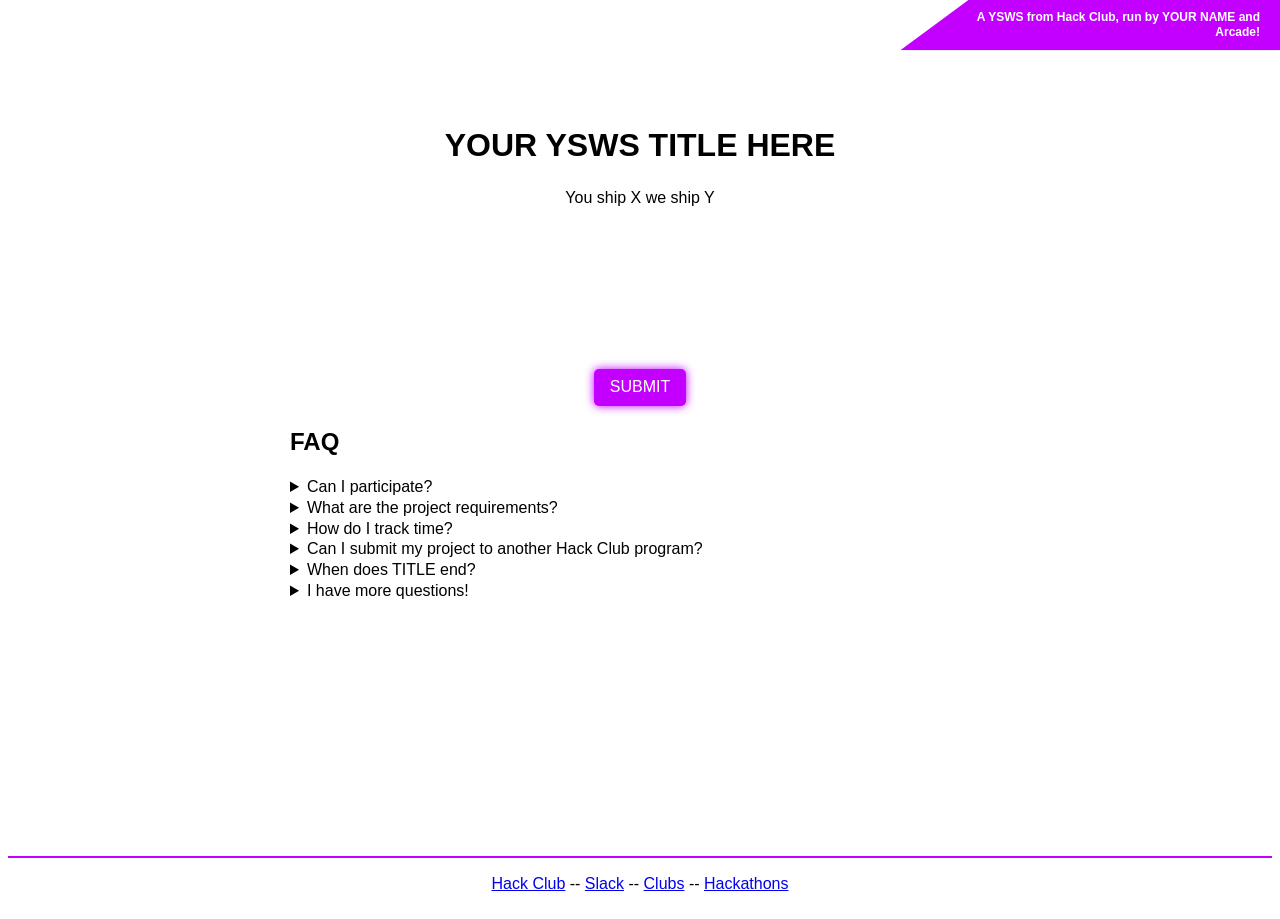
==== index.html @ 36438e31 "Initial commit" ====
<!DOCTYPE html>
<html lang="en">

<head>
    <meta charset="UTF-8">
    <meta name="viewport" content="width=device-width, initial-scale=1.0">
    <title>YOUR YSWS TITLE HERE</title>
    <link rel="stylesheet" href="assets/style.css">
    <script src="assets/smol.js" defer></script>
</head>

<body>
    <header>
        A YSWS from Hack Club, run by YOUR NAME and Arcade!
    </header>

    <main>
        <h1>YOUR YSWS TITLE HERE</h1>
        <p id="callout">You ship X we ship Y</p>

        <!-- Add some fun content here! Go code your heart out! -->

        <section id="submit">
            <a id="submit-button" href="#">SUBMIT</a>
        </section>

        <section id="FAQ">
            <h2>FAQ</h2>
            <details>
                <summary>Can I participate?</summary>
                <p>Anyone 18 or younger can participate!</p>
            </details>
            <details>
                <summary>What are the project requirements?</summary>
                <p>Your project should:</p>
                <ul>
                    <li>WHAT DO YOU SHIP?</li>
                    <li>be open source</li>
                    <li>have a README.md</li>
                    <li>work out of the box (no compiling locally!)</li>
                </ul>
            </details>
            <details>
                <summary>How do I track time?</summary>
                <p>Use <a href="https://hackatime.hackclub.com">Hackatime</a> with any text
                    editor of your choice.</p>
            </details>
            <details>
                <summary>Can I submit my project to another Hack Club program?</summary>
                <p>Double-dipping isn't allowed, sorry!</p>
            </details>
            <details>
                <summary>When does TITLE end?</summary>
                <p>TITLE runs from START DATE, to END DATE.</p>
            </details>
            <details>
                <summary>I have more questions!</summary>
                <p>Ask a question in <code>#ADD-CHANNEL-NAME</code>, or send a DM to either @YOUR-USERNAME or @Arcade W.
                    on Hack Club Slack.</p>
            </details>
        </section>
    </main>
    <footer>
        <nav><a href="https://hackclub.com">Hack Club</a> -- <a href="https://hackclub.com/slack">Slack</a> -- <a
                href="https://hackclub.com/clubs/">Clubs</a> -- <a
                href="https://hackathons.hackclub.com/">Hackathons</a></nav>
    </footer>
</body>

</html>
---- assets/style.css ----
:root {
    --background: #fff;
    --text-color: #000;
    --accent-color: #c300ff;
}

body {
    background-color: var(--background);
    color: var(--text-color);
    font-family: Arial, sans-serif;
    line-height: 1.3;
}

/* Diagonal banner tag in the top-right corner, cut with clip-path
   (avoids the overflow:hidden + transform clipping bug on fixed elements) */
header {
    position: fixed;
    top: 0;
    right: 0;
    max-width: 320px;
    padding: 0.6rem 1.25rem 0.6rem 2.5rem;
    background-color: var(--accent-color);
    color: white;
    font-size: 0.75rem;
    font-weight: bold;
    line-height: 1.3;
    text-align: right;
    clip-path: polygon(18% 0%, 100% 0%, 100% 100%, 0% 100%);
    box-shadow: 0 2px 8px rgba(0, 0, 0, 0.25);
    z-index: 1000;
}

@media (max-width: 600px) {
    header {
        max-width: 220px;
        padding: 0.5rem 0.9rem 0.5rem 1.6rem;
        font-size: 0.62rem;
        clip-path: polygon(14% 0%, 100% 0%, 100% 100%, 0% 100%);
    }

    main {
        padding-top: 5rem;
    }
}

@media (max-width: 400px) {
    /* the diagonal cut gets too cramped for the full sentence,
       so fall back to a plain top bar */
    header {
        position: static;
        max-width: none;
        padding: 0.5rem 0.75rem;
        font-size: 0.7rem;
        text-align: center;
        clip-path: none;
        box-shadow: none;
    }

    /* header is back in normal flow here, so no need to clear it */
    main {
        padding-top: 0;
    }
}

main {
    max-width: 700px;
    margin: 0 auto;
    min-height: 80dvh;
    /* clear the fixed diagonal banner in the top-right corner */
    padding-top: 6rem;
}

main h1 {
    text-align: center;
}

main #callout {
    text-align: center;
}

main #submit {
    /* align button within to center */
    display: flex;
    justify-content: center;
    margin-top: 10rem;
}

main #submit-button {
    background-color: var(--accent-color);
    color: white;
    padding: 0.5rem 1rem;
    text-decoration: none;
    border-radius: 5px;
    filter: drop-shadow(0 0 5px var(--accent-color));
}

main #submit-button:hover {
    filter: drop-shadow(0 0 2px var(--accent-color));
    transition: filter 0.1s ease-in-out;
}

footer {
    text-align: center;
    margin-top: 2rem;
    /* land at end of page, or bottom of viewport */
    height: 100%;
    border-top: 2px solid var(--accent-color);
    padding: 1rem;
}
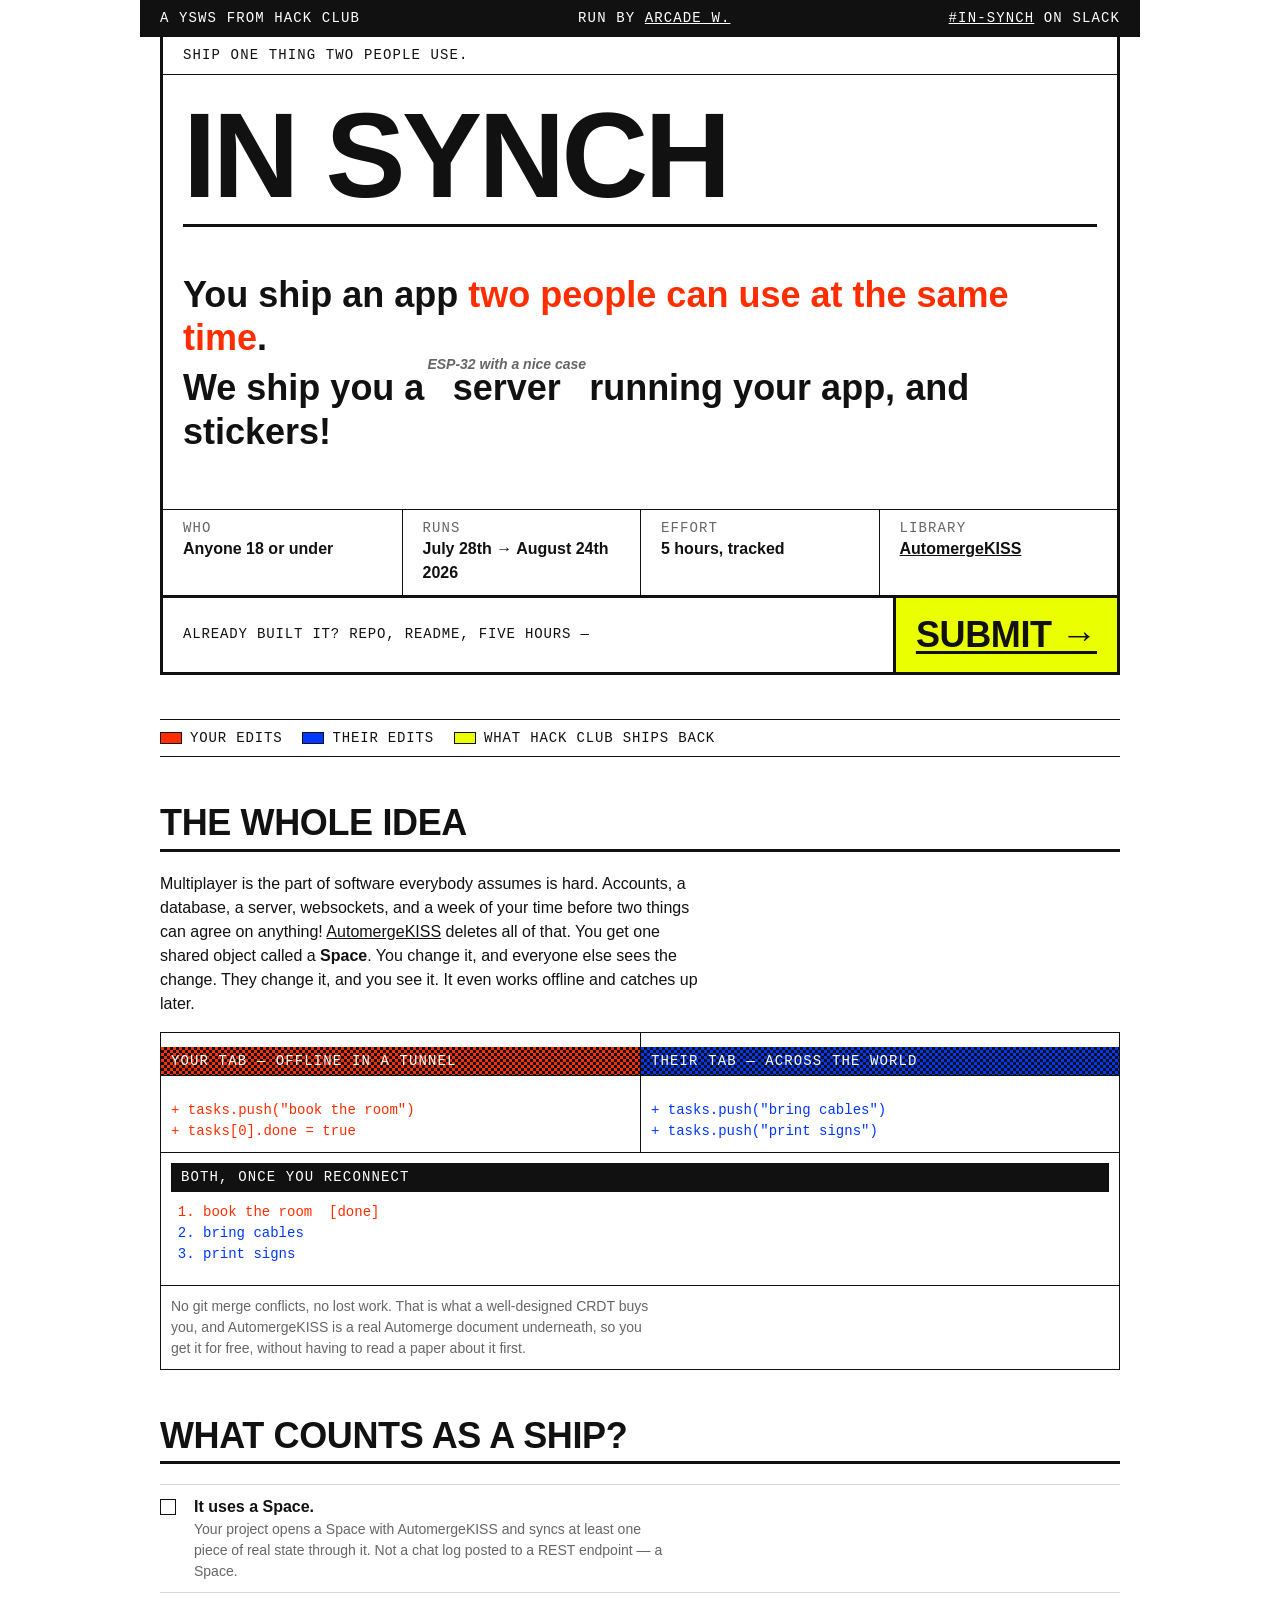
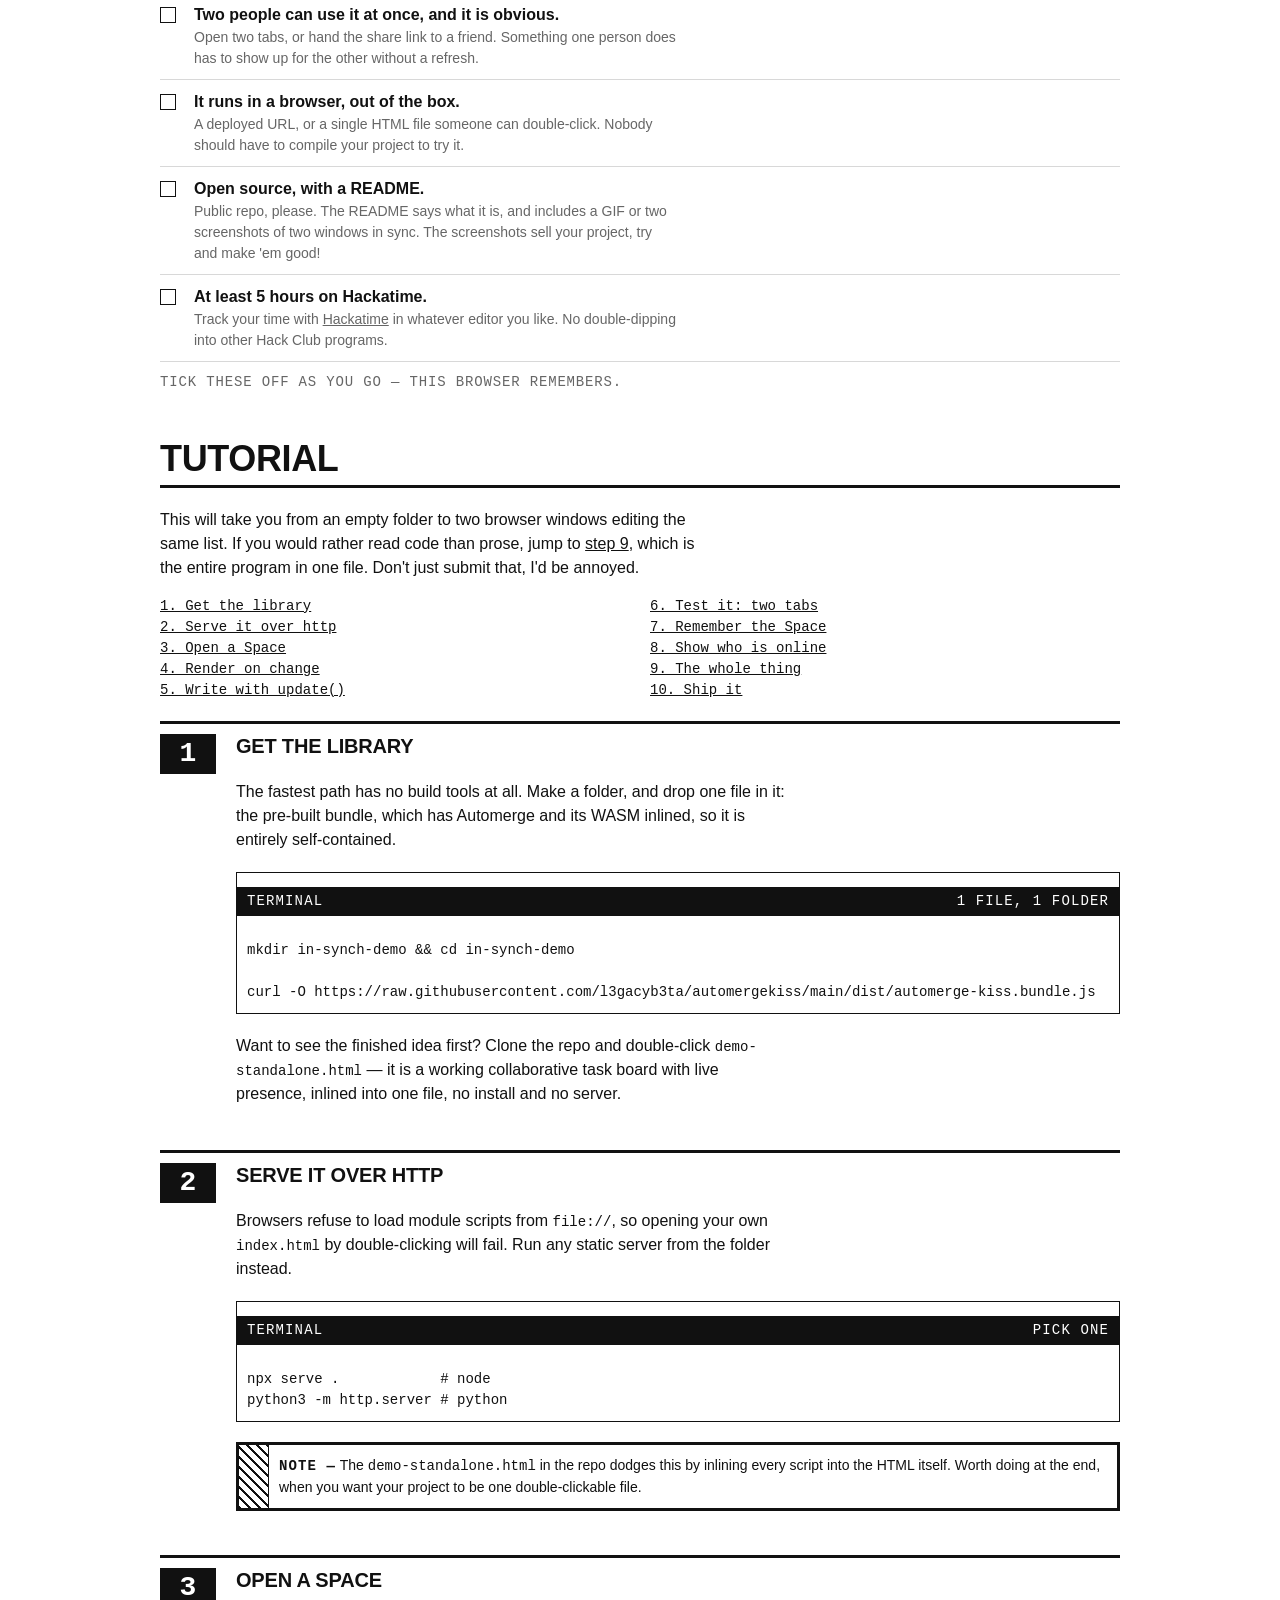
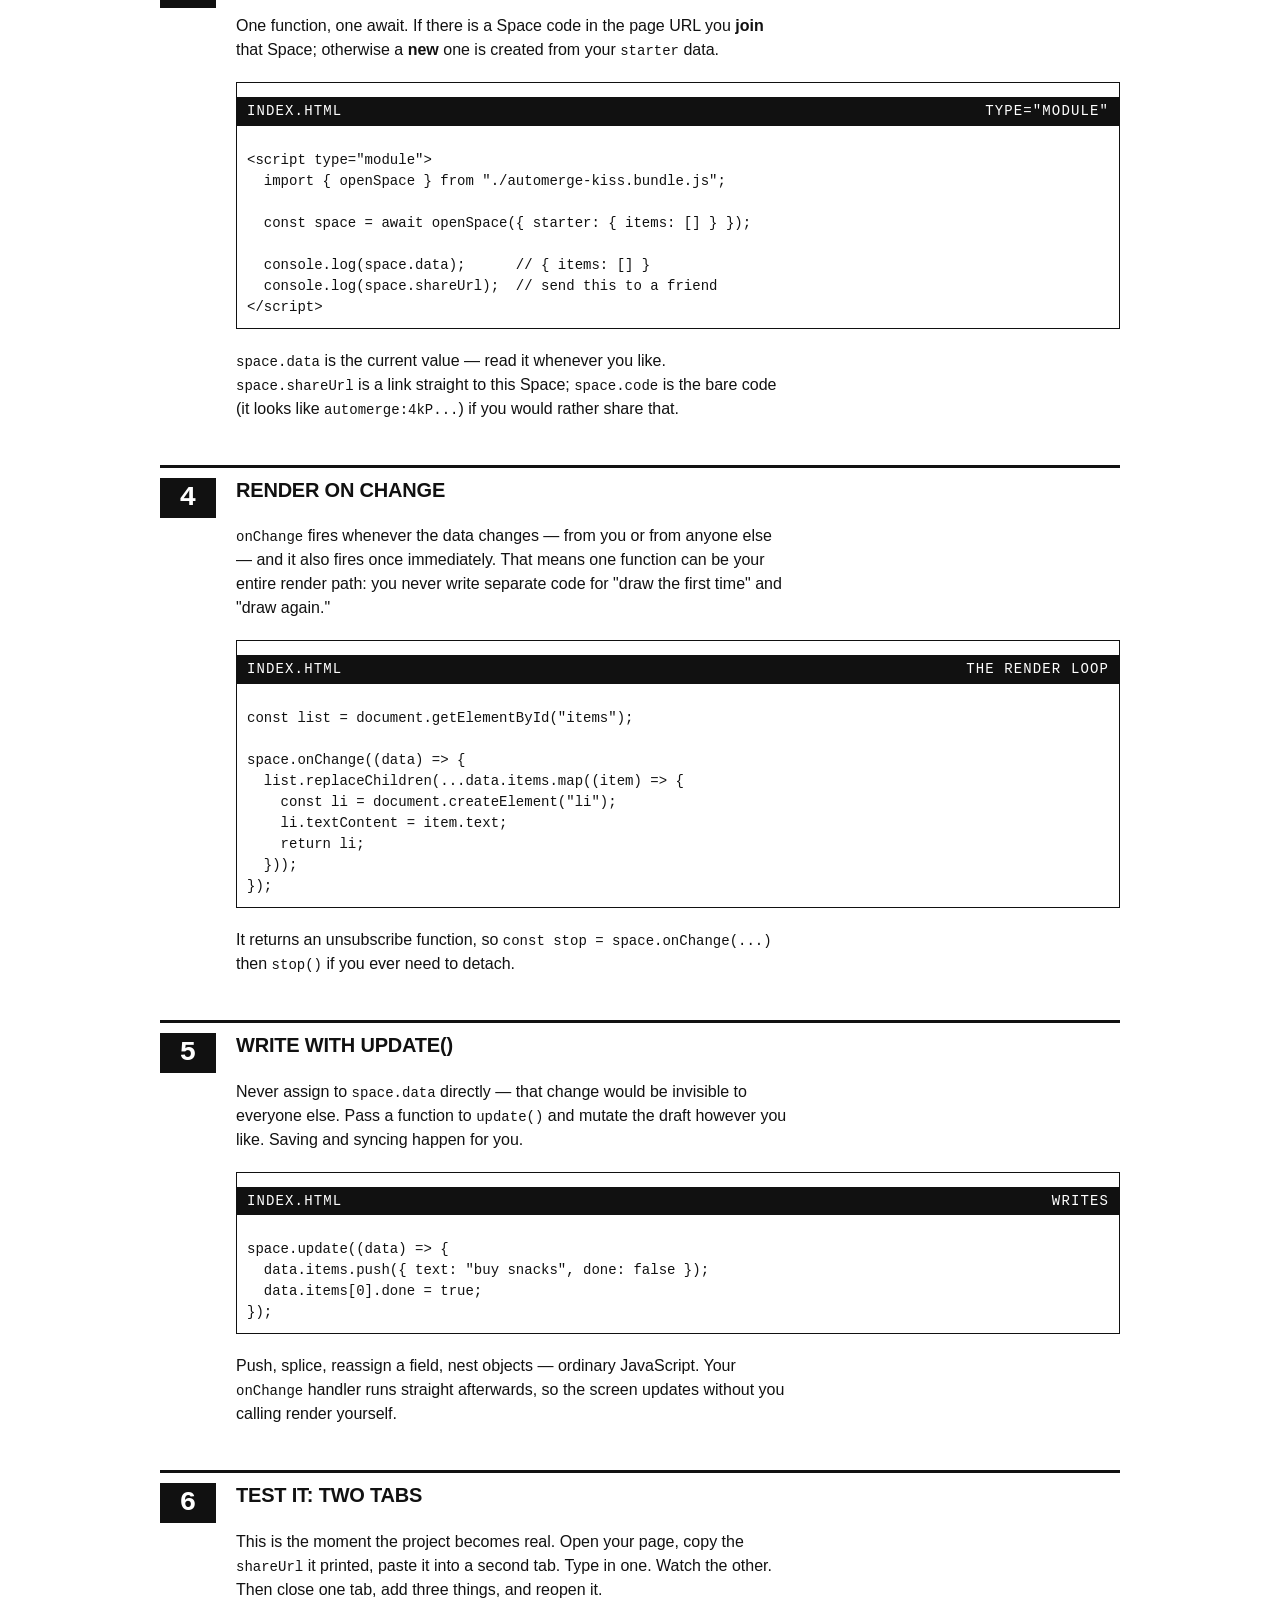
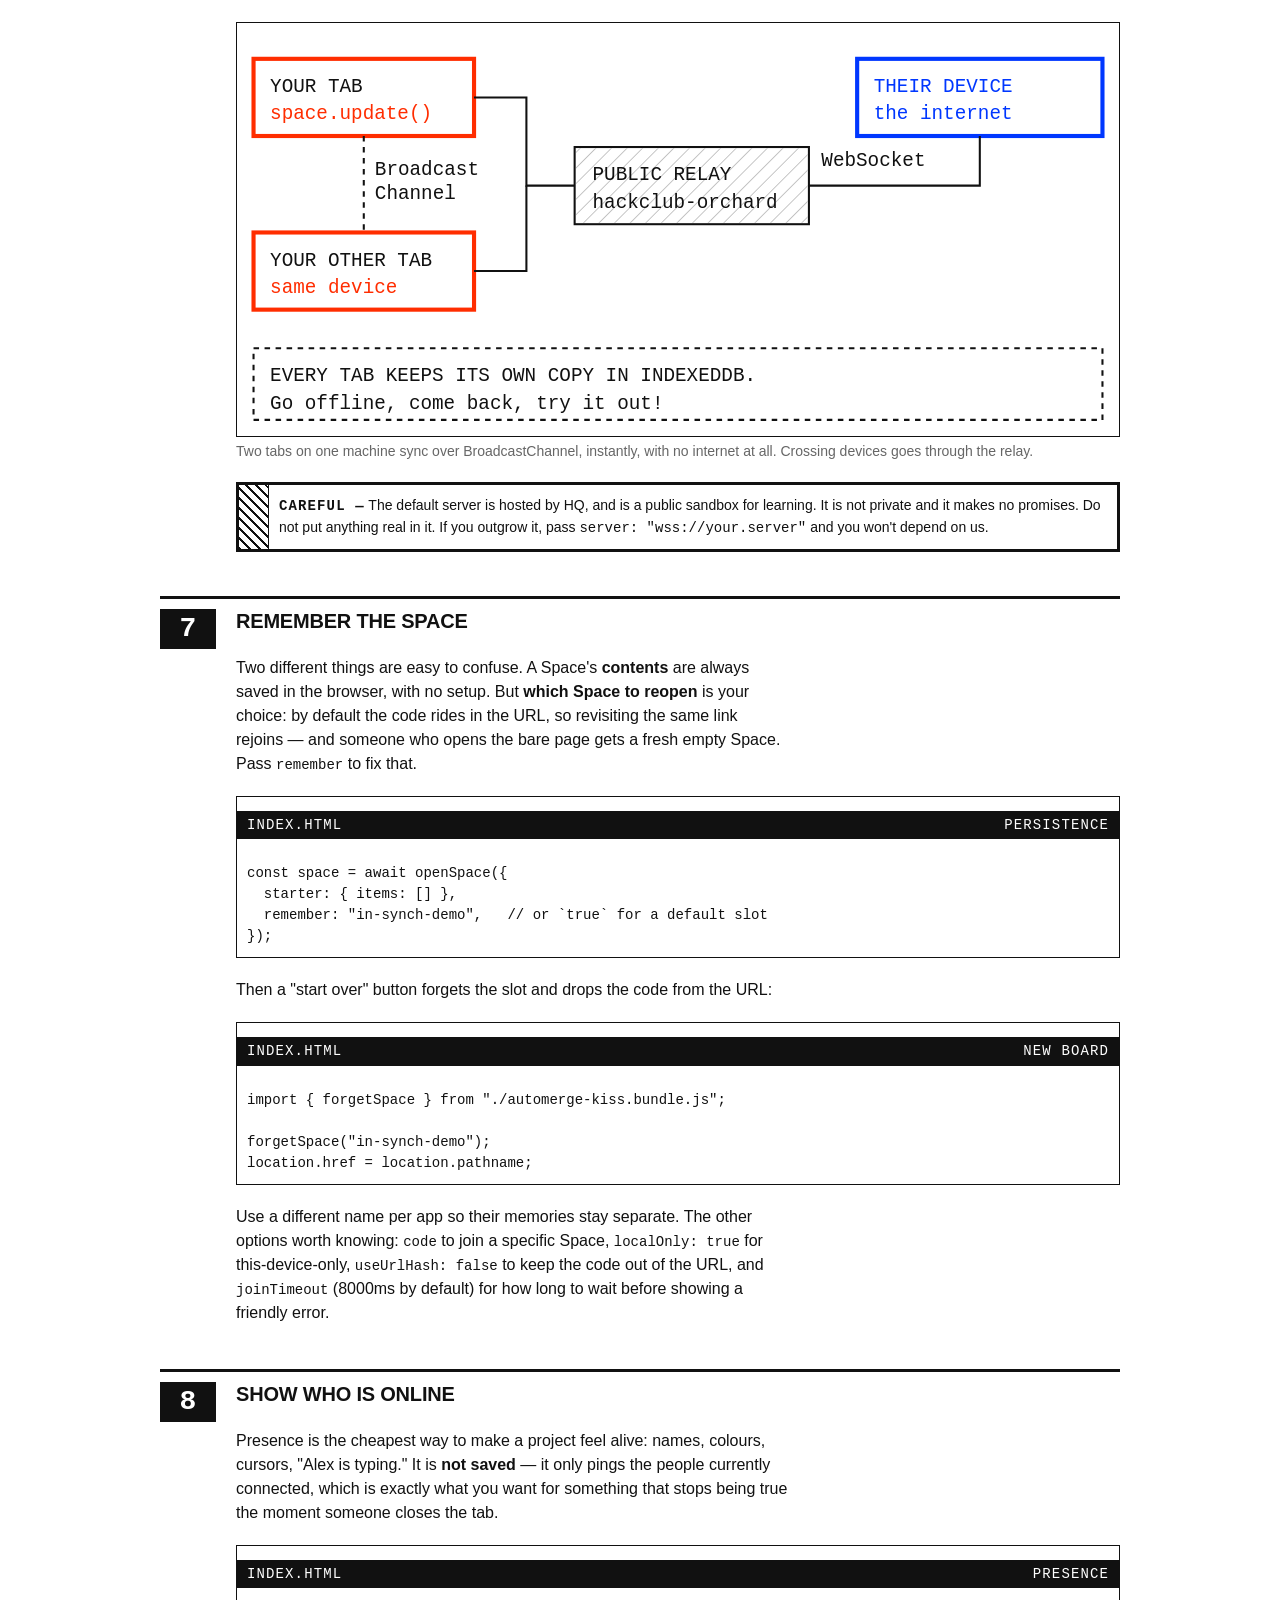
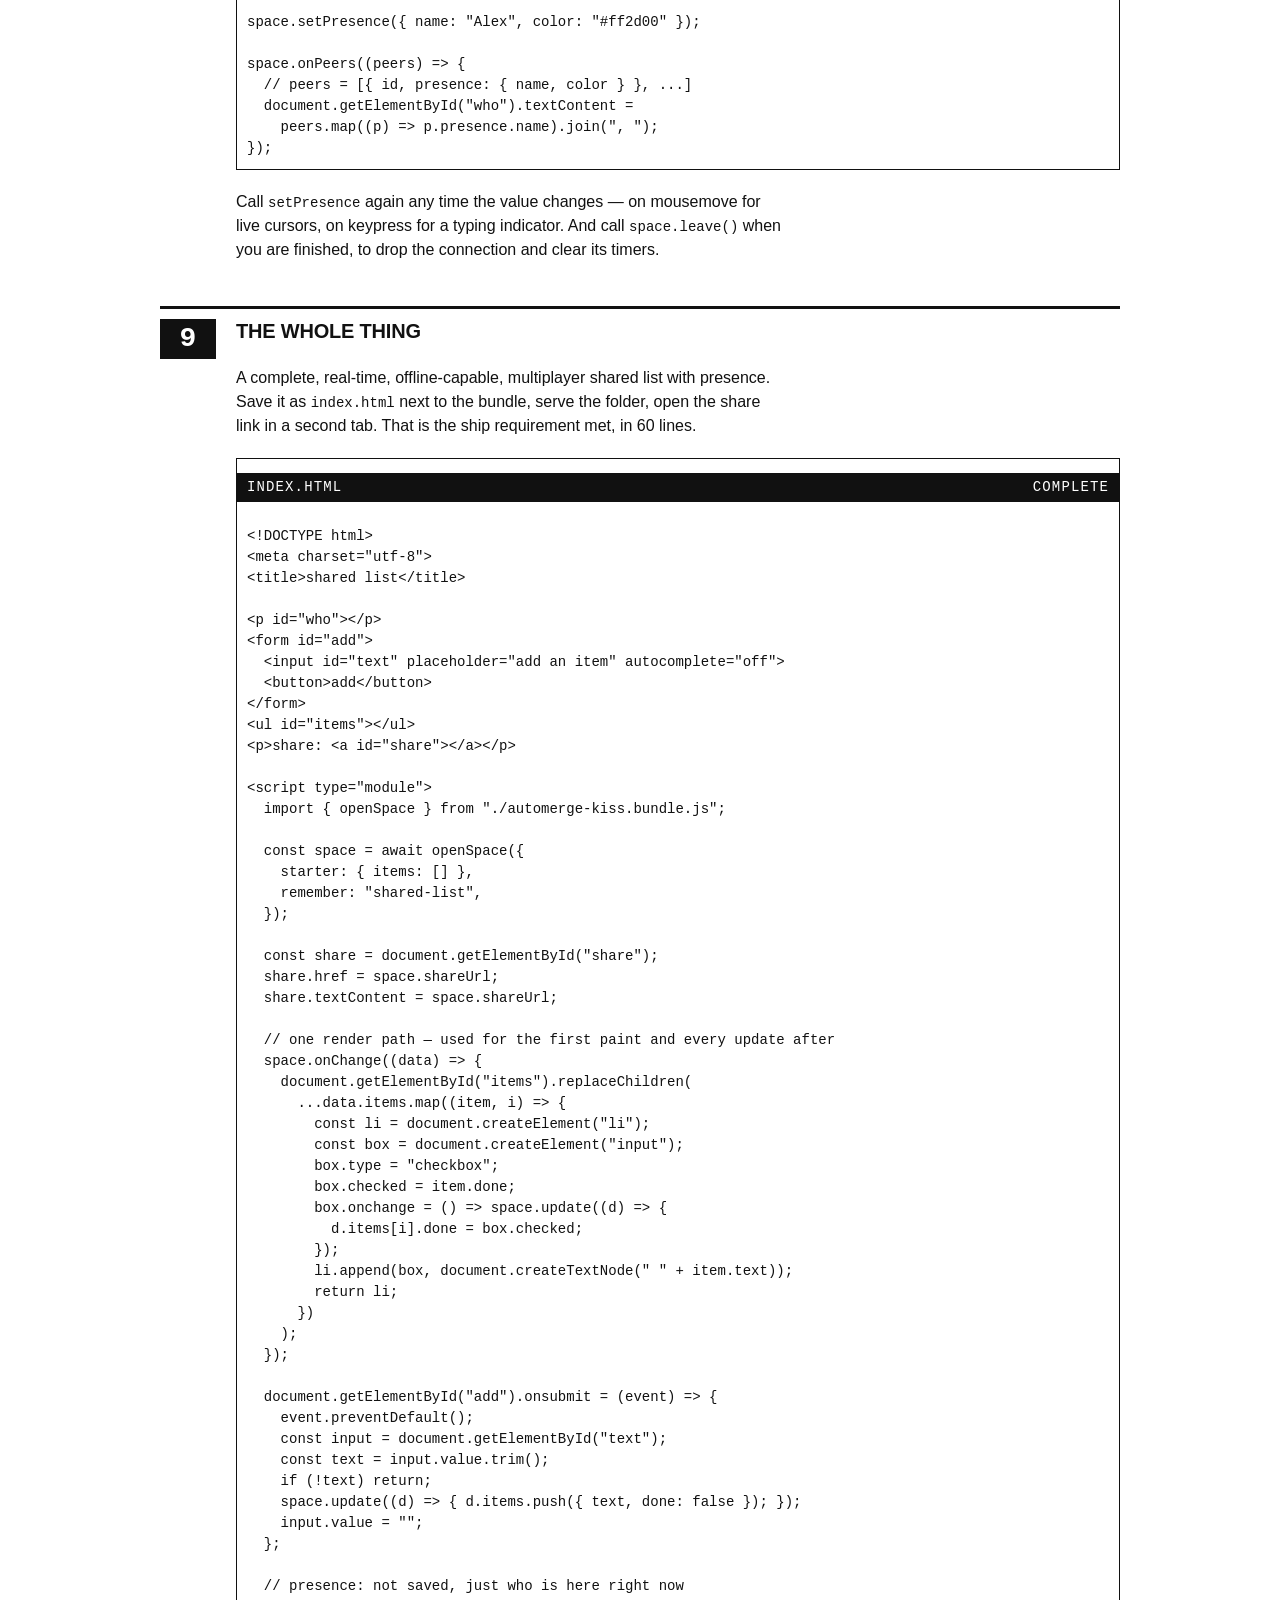
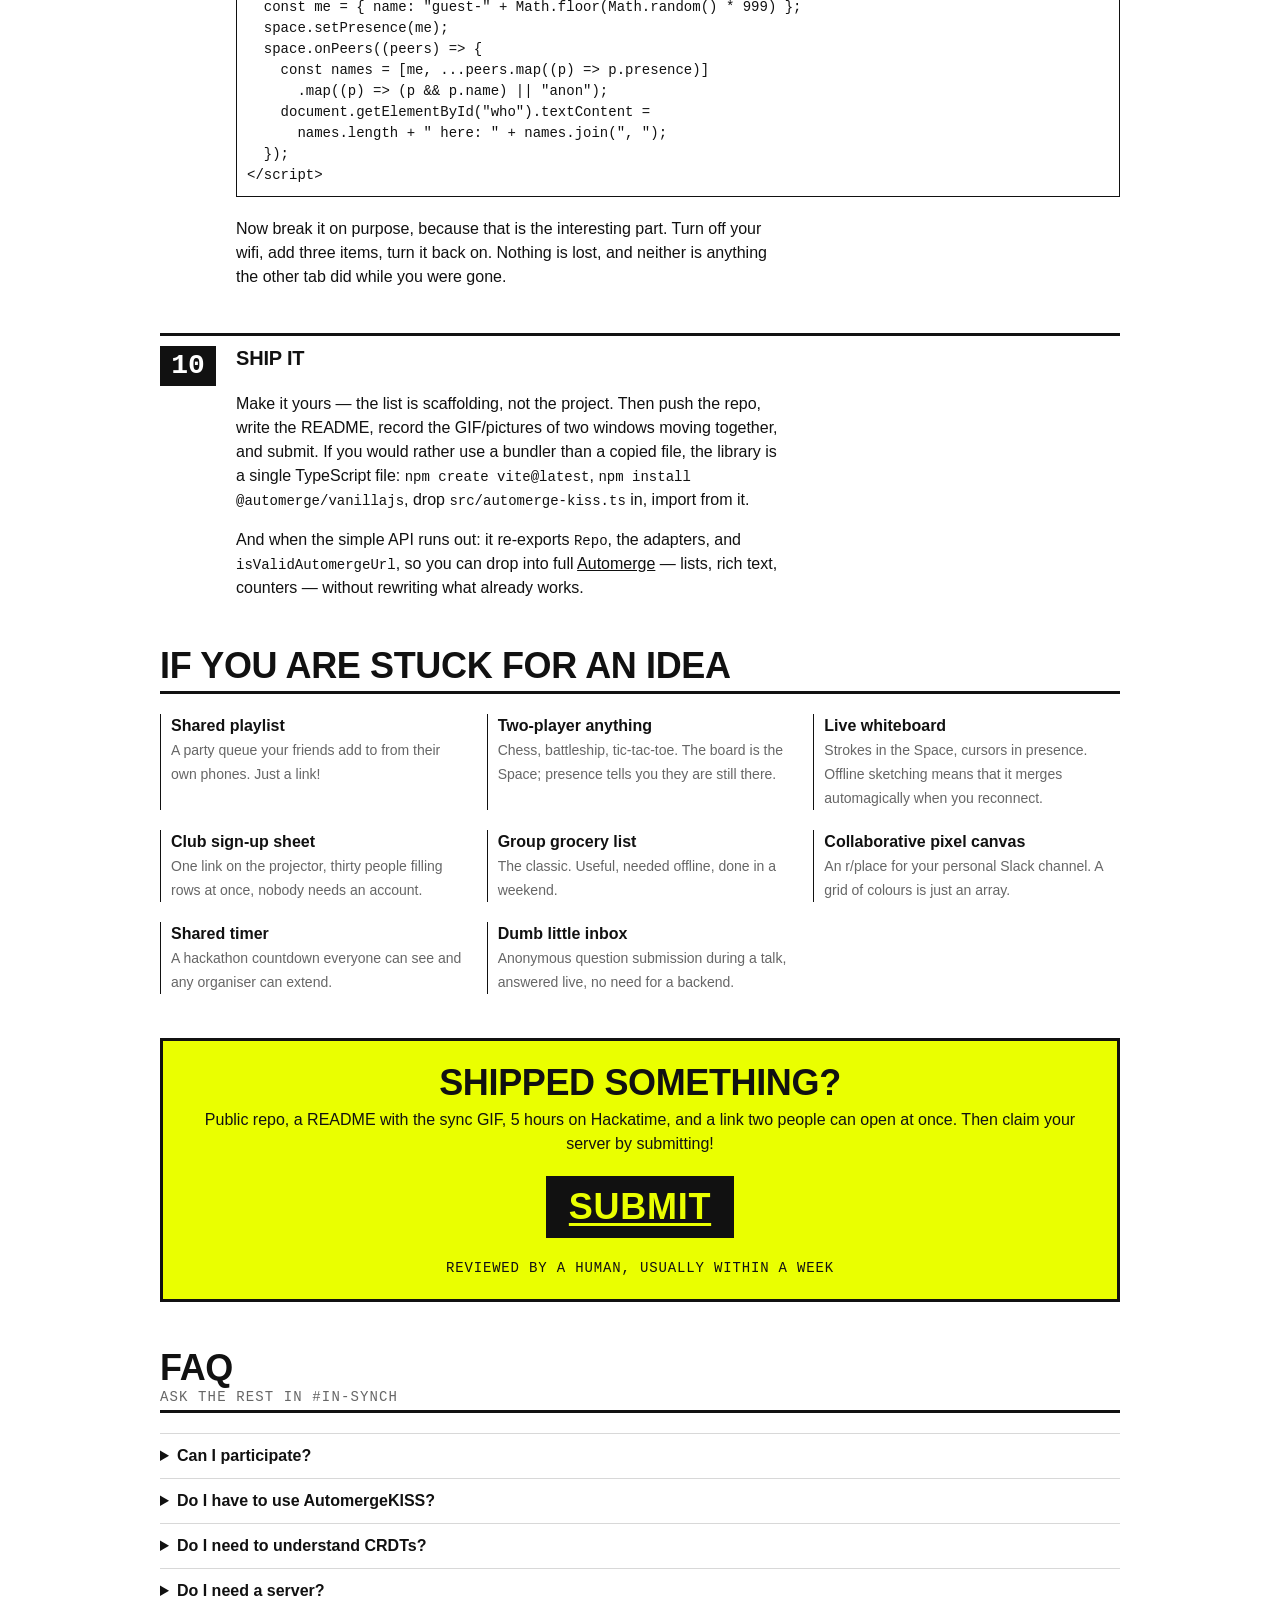
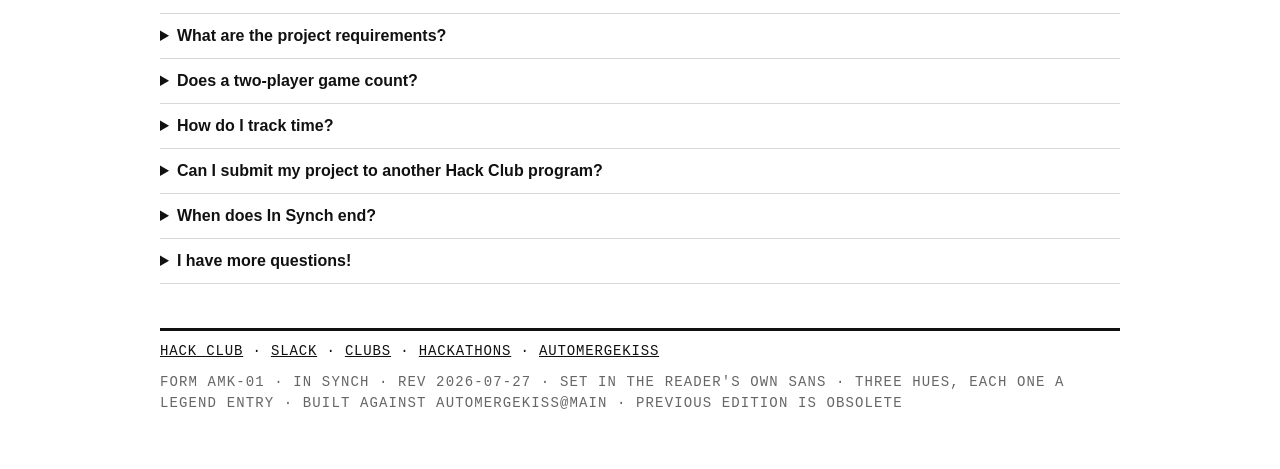
==== commit 50fd8b4f: "website!" ====
--- a/index.html
+++ b/index.html
@@ -4,66 +4,667 @@
 <head>
     <meta charset="UTF-8">
     <meta name="viewport" content="width=device-width, initial-scale=1.0">
-    <title>YOUR YSWS TITLE HERE</title>
+    <title>IN SYNCH — a Hack Club YSWS</title>
+    <meta name="description"
+        content="Build something two people can use at the same time, using AutomergeKISS. A Hack Club YSWS.">
+
+    <!-- Open Graph. Paths are root-relative: Slack, Discord, Facebook and LinkedIn resolve
+         them against the page URL. Once the Vercel domain exists, swap these for absolute
+         URLs and add og:url — X/Twitter wants absolute. Card source: assets/og.html -->
+    <meta property="og:type" content="website">
+    <meta property="og:site_name" content="Hack Club YSWS">
+    <meta property="og:title" content="In Synch — ship an app two people can use at once">
+    <meta property="og:description"
+        content="A Hack Club YSWS. Build something collaborative with AutomergeKISS in five hours — tutorial on the page — and we ship you a server running it.">
+    <meta property="og:image" content="/assets/og.png">
+    <meta property="og:image:type" content="image/png">
+    <meta property="og:image:width" content="1200">
+    <meta property="og:image:height" content="630">
+    <meta property="og:image:alt"
+        content="IN SYNCH, set large in black caps on white, over the line: you ship an app two people can use at the same time.">
+    <meta property="og:locale" content="en_US">
+
+    <meta name="twitter:card" content="summary_large_image">
+    <meta name="twitter:title" content="In Synch — ship an app two people can use at once">
+    <meta name="twitter:description"
+        content="A Hack Club YSWS. Build something collaborative with AutomergeKISS in five hours — tutorial on the page — and we ship you a server running it.">
+    <meta name="twitter:image" content="/assets/og.png">
+
+    <meta name="theme-color" content="#111111">
     <link rel="stylesheet" href="assets/style.css">
     <script src="assets/smol.js" defer></script>
+    <script src="assets/brief.js" defer></script>
 </head>
 
 <body>
-    <header>
-        A YSWS from Hack Club, run by YOUR NAME and Arcade!
+    <header class="program-banner">
+        <span>A YSWS from Hack Club</span>
+        <span>Run by <a href="https://arcades.agency">Arcade W.</a></span>
+        <span><a href="https://hackclub.com/slack">#in-synch</a> on Slack</span>
     </header>
 
+    <div class="masthead">
+        <div class="masthead-meta">
+            <span>Ship one thing two people use.</span>
+        </div>
+
+        <h1 class="wordmark">In Synch</h1>
+
+        <p class="callout" id="callout">
+            You ship an app <b>two people can use at the same time</b>.<br>
+            We ship you a <ruby>server<rp>(</rp>
+                <rt>ESP-32 with a nice case</rt>
+                <rp>)</rp>
+            </ruby> running your app, and stickers!
+        </p>
+
+        <dl class="masthead-terms">
+            <div>
+                <dt>Who</dt>
+                <dd>Anyone 18 or under</dd>
+            </div>
+            <div>
+                <dt>Runs</dt>
+                <dd>July 28th &rarr; August 24th 2026</dd>
+            </div>
+            <div>
+                <dt>Effort</dt>
+                <dd>5 hours, tracked</dd>
+            </div>
+            <div>
+                <dt>Library</dt>
+                <dd><a href="https://github.com/l3gacyb3ta/automergekiss">AutomergeKISS</a></dd>
+            </div>
+        </dl>
+
+        <div class="masthead-action">
+            <p>Already built it? Repo, README, five hours &mdash;</p>
+            <a class="submit-link" href="#">Submit &rarr;</a>
+        </div>
+    </div>
+
+    <ul class="legend">
+        <li><span data-hue="a"></span> your edits</li>
+        <li><span data-hue="b"></span> their edits</li>
+        <li><span data-hue="ship"></span> what Hack Club ships back</li>
+    </ul>
+
     <main>
-        <h1>YOUR YSWS TITLE HERE</h1>
-        <p id="callout">You ship X we ship Y</p>
-
-        <!-- Add some fun content here! Go code your heart out! -->
-
-        <section id="submit">
-            <a id="submit-button" href="#">SUBMIT</a>
+        <section id="what">
+            <h2 class="section-title">The whole idea</h2>
+
+            <p class="standfirst">
+                Multiplayer is the part of software everybody assumes is hard. Accounts, a database, a
+                server, websockets, and a week of your time before two things can agree on anything!
+                <a href="https://github.com/l3gacyb3ta/automergekiss">AutomergeKISS</a> deletes
+                all of that. You get one shared object called a <b>Space</b>. You change it, and everyone
+                else sees the change. They change it, and you see it. It even works offline and catches up later.
+            </p>
+
+            <figure class="convergence">
+                <div class="peer-pair">
+                    <div class="peer" data-peer="a">
+                        <p class="peer-label">Your tab &mdash; offline in a tunnel</p>
+                        <ul class="edit-log">
+                            <li>tasks.push("book the room")</li>
+                            <li>tasks[0].done = true</li>
+                        </ul>
+                    </div>
+                    <div class="peer" data-peer="b">
+                        <p class="peer-label">Their tab &mdash; across the world</p>
+                        <ul class="edit-log">
+                            <li>tasks.push("bring cables")</li>
+                            <li>tasks.push("print signs")</li>
+                        </ul>
+                    </div>
+                </div>
+                <div class="merge">
+                    <p class="merge-label">Both, once you reconnect</p>
+                    <ol>
+                        <li data-origin="a">book the room &nbsp;[done]</li>
+                        <li data-origin="b">bring cables</li>
+                        <li data-origin="b">print signs</li>
+                    </ol>
+                </div>
+                <figcaption>
+                    <p>
+                        No git merge conflicts, no lost work. That is what a well-designed CRDT buys
+                        you, and AutomergeKISS is a real Automerge document underneath, so you get
+                        it for free, without having to read a paper about it first.
+                    </p>
+                </figcaption>
+            </figure>
         </section>
 
-        <section id="FAQ">
-            <h2>FAQ</h2>
+        <section id="brief">
+            <h2 class="section-title">What counts as a ship?</h2>
+
+            <ul class="requirement-list">
+                <li>
+                    <input type="checkbox" id="req-space">
+                    <label for="req-space">It uses a Space.</label>
+                    <p>Your project opens a Space with AutomergeKISS and syncs at least one piece of
+                        real state through it. Not a chat log posted to a REST endpoint &mdash; a Space.</p>
+                </li>
+                <li>
+                    <input type="checkbox" id="req-two-people">
+                    <label for="req-two-people">Two people can use it at once, and it is obvious.</label>
+                    <p>Open two tabs, or hand the share link to a friend. Something one person does has
+                        to show up for the other without a refresh.</p>
+                </li>
+                <li>
+                    <input type="checkbox" id="req-browser">
+                    <label for="req-browser">It runs in a browser, out of the box.</label>
+                    <p>A deployed URL, or a single HTML file someone can double-click. Nobody should have
+                        to compile your project to try it.</p>
+                </li>
+                <li>
+                    <input type="checkbox" id="req-open-source">
+                    <label for="req-open-source">Open source, with a README.</label>
+                    <p>Public repo, please. The README says what it is, and includes a GIF or two screenshots of
+                        two windows in sync. The screenshots sell your project, try and make 'em good!</p>
+                </li>
+                <li>
+                    <input type="checkbox" id="req-hours">
+                    <label for="req-hours">At least 5 hours on Hackatime.</label>
+                    <p>Track your time with <a href="https://hackatime.hackclub.com">Hackatime</a> in
+                        whatever editor you like. No double-dipping into other Hack Club programs.</p>
+                </li>
+            </ul>
+
+            <p class="tally">Tick these off as you go, this browser will remember.</p>
+        </section>
+
+        <section id="tutorial">
+            <h2 class="section-title">Tutorial</h2>
+
+            <p class="standfirst">
+                This will take you from an empty folder to two browser windows editing the same list. If you would
+                rather read code than prose, jump to
+                <a href="#step-9">step 9</a>, which is the entire program in one file. Don't just submit that, I'd be
+                annoyed.
+            </p>
+
+            <ol class="tutorial-index">
+                <li><a href="#step-1">1. Get the library</a></li>
+                <li><a href="#step-2">2. Serve it over http</a></li>
+                <li><a href="#step-3">3. Open a Space</a></li>
+                <li><a href="#step-4">4. Render on change</a></li>
+                <li><a href="#step-5">5. Write with update()</a></li>
+                <li><a href="#step-6">6. Test it: two tabs</a></li>
+                <li><a href="#step-7">7. Remember the Space</a></li>
+                <li><a href="#step-8">8. Show who is online</a></li>
+                <li><a href="#step-9">9. The whole thing</a></li>
+                <li><a href="#step-10">10. Ship it</a></li>
+            </ol>
+
+            <article class="step" id="step-1">
+                <p class="step-index">1</p>
+                <h3 class="step-title">Get the library</h3>
+                <div class="step-body">
+                    <p>
+                        The fastest path has no build tools at all. Make a folder, and drop one file in
+                        it: the pre-built bundle, which has Automerge and its WASM inlined, so it is
+                        entirely self-contained.
+                    </p>
+                    <div class="listing">
+                        <p class="listing-name"><span>terminal</span><span>1 file, 1 folder</span></p>
+                        <pre>mkdir in-synch-demo &amp;&amp; cd in-synch-demo
+
+curl -O https://raw.githubusercontent.com/l3gacyb3ta/automergekiss/main/dist/automerge-kiss.bundle.js</pre>
+                    </div>
+                    <p>
+                        Want to see the finished idea first? Clone the repo and double-click
+                        <code>demo-standalone.html</code> &mdash; it is a working collaborative task board
+                        with live presence, inlined into one file, no install and no server.
+                    </p>
+                </div>
+            </article>
+
+            <article class="step" id="step-2">
+                <p class="step-index">2</p>
+                <h3 class="step-title">Serve it over http</h3>
+                <div class="step-body">
+                    <p>
+                        Browsers refuse to load module scripts from <code>file://</code>, so opening your
+                        own <code>index.html</code> by double-clicking will fail. Run any static server
+                        from the folder instead.
+                    </p>
+                    <div class="listing">
+                        <p class="listing-name"><span>terminal</span><span>pick one</span></p>
+                        <pre>npx serve .            # node
+python3 -m http.server # python</pre>
+                    </div>
+                    <div class="notice">
+                        <p>
+                            <b>Note &mdash;</b> The <code>demo-standalone.html</code> in the repo dodges
+                            this by inlining every script into the HTML itself. Worth doing at the end,
+                            when you want your project to be one double-clickable file.
+                        </p>
+                    </div>
+                </div>
+            </article>
+
+            <article class="step" id="step-3">
+                <p class="step-index">3</p>
+                <h3 class="step-title">Open a Space</h3>
+                <div class="step-body">
+                    <p>
+                        One function, one await. If there is a Space code in the page URL you
+                        <b>join</b> that Space; otherwise a <b>new</b> one is created from your
+                        <code>starter</code> data.
+                    </p>
+                    <div class="listing">
+                        <p class="listing-name"><span>index.html</span><span>type="module"</span></p>
+                        <pre>&lt;script type="module"&gt;
+  import { openSpace } from "./automerge-kiss.bundle.js";
+
+  const space = await openSpace({ starter: { items: [] } });
+
+  console.log(space.data);      // { items: [] }
+  console.log(space.shareUrl);  // send this to a friend
+&lt;/script&gt;</pre>
+                    </div>
+                    <p>
+                        <code>space.data</code> is the current value &mdash; read it whenever you like.
+                        <code>space.shareUrl</code> is a link straight to this Space;
+                        <code>space.code</code> is the bare code (it looks like
+                        <code>automerge:4kP...</code>) if you would rather share that.
+                    </p>
+                </div>
+            </article>
+
+            <article class="step" id="step-4">
+                <p class="step-index">4</p>
+                <h3 class="step-title">Render on change</h3>
+                <div class="step-body">
+                    <p>
+                        <code>onChange</code> fires whenever the data changes &mdash; from you or from
+                        anyone else &mdash; and it also fires once immediately. That means one function
+                        can be your entire render path: you never write separate code for "draw the
+                        first time" and "draw again."
+                    </p>
+                    <div class="listing">
+                        <p class="listing-name"><span>index.html</span><span>the render loop</span></p>
+                        <pre>const list = document.getElementById("items");
+
+space.onChange((data) =&gt; {
+  list.replaceChildren(...data.items.map((item) =&gt; {
+    const li = document.createElement("li");
+    li.textContent = item.text;
+    return li;
+  }));
+});</pre>
+                    </div>
+                    <p>
+                        It returns an unsubscribe function, so <code>const stop = space.onChange(...)</code>
+                        then <code>stop()</code> if you ever need to detach.
+                    </p>
+                </div>
+            </article>
+
+            <article class="step" id="step-5">
+                <p class="step-index">5</p>
+                <h3 class="step-title">Write with update()</h3>
+                <div class="step-body">
+                    <p>
+                        Never assign to <code>space.data</code> directly &mdash; that change would be
+                        invisible to everyone else. Pass a function to <code>update()</code> and mutate
+                        the draft however you like. Saving and syncing happen for you.
+                    </p>
+                    <div class="listing">
+                        <p class="listing-name"><span>index.html</span><span>writes</span></p>
+                        <pre>space.update((data) =&gt; {
+  data.items.push({ text: "buy snacks", done: false });
+  data.items[0].done = true;
+});</pre>
+                    </div>
+                    <p>
+                        Push, splice, reassign a field, nest objects &mdash; ordinary JavaScript. Your
+                        <code>onChange</code> handler runs straight afterwards, so the screen updates
+                        without you calling render yourself.
+                    </p>
+                </div>
+            </article>
+
+            <article class="step" id="step-6">
+                <p class="step-index">6</p>
+                <h3 class="step-title">Test it: two tabs</h3>
+                <div class="step-body">
+                    <p>
+                        This is the moment the project becomes real. Open your page, copy the
+                        <code>shareUrl</code> it printed, paste it into a second tab. Type in one. Watch
+                        the other. Then close one tab, add three things, and reopen it.
+                    </p>
+                    <figure class="topology">
+                        <svg viewBox="0 0 640 300" role="img"
+                            aria-label="Your tab talks to your other tabs over BroadcastChannel, and to their device through a public WebSocket relay. Every tab keeps its own copy in IndexedDB.">
+                            <defs>
+                                <pattern id="relay-hatch" width="8" height="8" patternUnits="userSpaceOnUse"
+                                    patternTransform="rotate(45)">
+                                    <line x1="0" y1="0" x2="0" y2="8" stroke="currentColor" stroke-width="1"
+                                        opacity="0.35" />
+                                </pattern>
+                            </defs>
+                            <g fill="none" stroke="currentColor" stroke-width="1.5">
+                                <rect x="12" y="26" width="160" height="56" stroke="#ff2d00" stroke-width="3" />
+                                <rect x="12" y="152" width="160" height="56" stroke="#ff2d00" stroke-width="3" />
+                                <rect x="245" y="90" width="170" height="56" />
+                                <rect x="450" y="26" width="178" height="56" stroke="#0037ff" stroke-width="3" />
+                                <rect x="12" y="236" width="616" height="52" stroke-dasharray="4 4" />
+                                <polyline points="172,54 210,54 210,118 245,118" />
+                                <polyline points="172,180 210,180 210,118" />
+                                <polyline points="415,118 539,118 539,82" />
+                                <line x1="92" y1="82" x2="92" y2="152" stroke-dasharray="4 4" />
+                            </g>
+                            <rect x="246" y="91" width="168" height="54" fill="url(#relay-hatch)" stroke="none" />
+                            <g fill="currentColor"
+                                font-family="ui-monospace, SFMono-Regular, Menlo, Consolas, monospace" font-size="14">
+                                <text x="24" y="50">YOUR TAB</text>
+                                <text x="24" y="70" fill="#ff2d00">space.update()</text>
+                                <text x="24" y="176">YOUR OTHER TAB</text>
+                                <text x="24" y="196" fill="#ff2d00">same device</text>
+                                <text x="100" y="110">Broadcast</text>
+                                <text x="100" y="128">Channel</text>
+                                <text x="258" y="114">PUBLIC RELAY</text>
+                                <text x="258" y="134">hackclub-orchard</text>
+                                <text x="424" y="104">WebSocket</text>
+                                <text x="462" y="50" fill="#0037ff">THEIR DEVICE</text>
+                                <text x="462" y="70" fill="#0037ff">the internet</text>
+                                <text x="24" y="260">EVERY TAB KEEPS ITS OWN COPY IN INDEXEDDB.</text>
+                                <text x="24" y="280">Go offline, come back, try it out!</text>
+                            </g>
+                        </svg>
+                        <figcaption>
+                            Two tabs on one machine sync over BroadcastChannel, instantly, with no
+                            internet at all. Crossing devices goes through the relay.
+                        </figcaption>
+                    </figure>
+                    <div class="notice">
+                        <p>
+                            <b>Careful &mdash;</b> The default server
+                            is hosted by HQ, and is a public sandbox for learning. It is
+                            not private and it makes no promises. Do not put anything real in it. If you
+                            outgrow it, pass <code>server: "wss://your.server"</code> and you won't depend on us.
+                        </p>
+                    </div>
+                </div>
+            </article>
+
+            <article class="step" id="step-7">
+                <p class="step-index">7</p>
+                <h3 class="step-title">Remember the Space</h3>
+                <div class="step-body">
+                    <p>
+                        Two different things are easy to confuse. A Space's <b>contents</b> are always
+                        saved in the browser, with no setup. But <b>which Space to reopen</b> is your
+                        choice: by default the code rides in the URL, so revisiting the same link
+                        rejoins &mdash; and someone who opens the bare page gets a fresh empty Space.
+                        Pass <code>remember</code> to fix that.
+                    </p>
+                    <div class="listing">
+                        <p class="listing-name"><span>index.html</span><span>persistence</span></p>
+                        <pre>const space = await openSpace({
+  starter: { items: [] },
+  remember: "in-synch-demo",   // or `true` for a default slot
+});</pre>
+                    </div>
+                    <p>Then a "start over" button forgets the slot and drops the code from the URL:</p>
+                    <div class="listing">
+                        <p class="listing-name"><span>index.html</span><span>new board</span></p>
+                        <pre>import { forgetSpace } from "./automerge-kiss.bundle.js";
+
+forgetSpace("in-synch-demo");
+location.href = location.pathname;</pre>
+                    </div>
+                    <p>
+                        Use a different name per app so their memories stay separate. The other options
+                        worth knowing: <code>code</code> to join a specific Space,
+                        <code>localOnly: true</code> for this-device-only, <code>useUrlHash: false</code>
+                        to keep the code out of the URL, and <code>joinTimeout</code> (8000ms by default)
+                        for how long to wait before showing a friendly error.
+                    </p>
+                </div>
+            </article>
+
+            <article class="step" id="step-8">
+                <p class="step-index">8</p>
+                <h3 class="step-title">Show who is online</h3>
+                <div class="step-body">
+                    <p>
+                        Presence is the cheapest way to make a project feel alive: names, colours,
+                        cursors, "Alex is typing." It is <b>not saved</b> &mdash; it only pings the
+                        people currently connected, which is exactly what you want for something that
+                        stops being true the moment someone closes the tab.
+                    </p>
+                    <div class="listing">
+                        <p class="listing-name"><span>index.html</span><span>presence</span></p>
+                        <pre>space.setPresence({ name: "Alex", color: "#ff2d00" });
+
+space.onPeers((peers) =&gt; {
+  // peers = [{ id, presence: { name, color } }, ...]
+  document.getElementById("who").textContent =
+    peers.map((p) =&gt; p.presence.name).join(", ");
+});</pre>
+                    </div>
+                    <p>
+                        Call <code>setPresence</code> again any time the value changes &mdash; on
+                        mousemove for live cursors, on keypress for a typing indicator. And call
+                        <code>space.leave()</code> when you are finished, to drop the connection and
+                        clear its timers.
+                    </p>
+                </div>
+            </article>
+
+            <article class="step" id="step-9">
+                <p class="step-index">9</p>
+                <h3 class="step-title">The whole thing</h3>
+                <div class="step-body">
+                    <p>
+                        A complete, real-time, offline-capable, multiplayer shared list with presence.
+                        Save it as <code>index.html</code> next to the bundle, serve the folder, open the
+                        share link in a second tab. That is the ship requirement met, in 60 lines.
+                    </p>
+                    <div class="listing">
+                        <p class="listing-name"><span>index.html</span><span>complete</span></p>
+                        <pre>&lt;!DOCTYPE html&gt;
+&lt;meta charset="utf-8"&gt;
+&lt;title&gt;shared list&lt;/title&gt;
+
+&lt;p id="who"&gt;&lt;/p&gt;
+&lt;form id="add"&gt;
+  &lt;input id="text" placeholder="add an item" autocomplete="off"&gt;
+  &lt;button&gt;add&lt;/button&gt;
+&lt;/form&gt;
+&lt;ul id="items"&gt;&lt;/ul&gt;
+&lt;p&gt;share: &lt;a id="share"&gt;&lt;/a&gt;&lt;/p&gt;
+
+&lt;script type="module"&gt;
+  import { openSpace } from "./automerge-kiss.bundle.js";
+
+  const space = await openSpace({
+    starter: { items: [] },
+    remember: "shared-list",
+  });
+
+  const share = document.getElementById("share");
+  share.href = space.shareUrl;
+  share.textContent = space.shareUrl;
+
+  // one render path — used for the first paint and every update after
+  space.onChange((data) =&gt; {
+    document.getElementById("items").replaceChildren(
+      ...data.items.map((item, i) =&gt; {
+        const li = document.createElement("li");
+        const box = document.createElement("input");
+        box.type = "checkbox";
+        box.checked = item.done;
+        box.onchange = () =&gt; space.update((d) =&gt; {
+          d.items[i].done = box.checked;
+        });
+        li.append(box, document.createTextNode(" " + item.text));
+        return li;
+      })
+    );
+  });
+
+  document.getElementById("add").onsubmit = (event) =&gt; {
+    event.preventDefault();
+    const input = document.getElementById("text");
+    const text = input.value.trim();
+    if (!text) return;
+    space.update((d) =&gt; { d.items.push({ text, done: false }); });
+    input.value = "";
+  };
+
+  // presence: not saved, just who is here right now
+  const me = { name: "guest-" + Math.floor(Math.random() * 999) };
+  space.setPresence(me);
+  space.onPeers((peers) =&gt; {
+    const names = [me, ...peers.map((p) =&gt; p.presence)]
+      .map((p) =&gt; (p &amp;&amp; p.name) || "anon");
+    document.getElementById("who").textContent =
+      names.length + " here: " + names.join(", ");
+  });
+&lt;/script&gt;</pre>
+                    </div>
+                    <p>
+                        Now break it on purpose, because that is the interesting part. Turn off your
+                        wifi, add three items, turn it back on. Nothing is lost, and neither is anything
+                        the other tab did while you were gone.
+                    </p>
+                </div>
+            </article>
+
+            <article class="step" id="step-10">
+                <p class="step-index">10</p>
+                <h3 class="step-title">Ship it</h3>
+                <div class="step-body">
+                    <p>
+                        Make it yours &mdash; the list is scaffolding, not the project. Then push the
+                        repo, write the README, record the GIF/pictures of two windows moving together, and
+                        submit. If you would rather use a bundler than a copied file, the library is a
+                        single TypeScript file: <code>npm create vite@latest</code>,
+                        <code>npm install @automerge/vanillajs</code>, drop
+                        <code>src/automerge-kiss.ts</code> in, import from it.
+                    </p>
+                    <p>
+                        And when the simple API runs out: it re-exports <code>Repo</code>, the adapters,
+                        and <code>isValidAutomergeUrl</code>, so you can drop into full
+                        <a href="https://automerge.org/docs/hello/">Automerge</a> &mdash; lists, rich
+                        text, counters &mdash; without rewriting what already works.
+                    </p>
+                </div>
+            </article>
+        </section>
+
+        <section id="ideas">
+            <h2 class="section-title">If you are stuck for an idea</h2>
+            <ul class="idea-list">
+                <li class="idea"><b>Shared playlist</b><span>A party queue your friends add to from their
+                        own phones. Just a link!</span></li>
+                <li class="idea"><b>Two-player anything</b><span>Chess, battleship, tic-tac-toe. The board
+                        is the Space; presence tells you they are still there.</span></li>
+                <li class="idea"><b>Live whiteboard</b><span>Strokes in the Space, cursors in presence.
+                        Offline sketching means that it merges automagically when you reconnect.</span></li>
+                <li class="idea"><b>Club sign-up sheet</b><span>One link on the projector, thirty people
+                        filling rows at once, nobody needs an account.</span></li>
+                <li class="idea"><b>Group grocery list</b><span>The classic. Useful, needed
+                        offline, done in a weekend.</span></li>
+                <li class="idea"><b>Collaborative pixel canvas</b><span>An r/place for your personal Slack channel.
+                        A grid of colours is just an array.</span></li>
+                <li class="idea"><b>Shared timer</b><span>A hackathon countdown everyone can see and any
+                        organiser can extend.</span></li>
+                <li class="idea"><b>Dumb little inbox</b><span>Anonymous question submission during a talk, answered
+                        live, no need for a backend.</span></li>
+            </ul>
+        </section>
+
+        <section class="ship-field" id="submit">
+            <h2>Shipped something?</h2>
+            <p>
+                Public repo, a README with the sync GIF, 5 hours on Hackatime, and a link two people can
+                open at once. Then claim your server by submitting!
+            </p>
+            <a class="submit-link" id="submit-button" href="#">Submit</a>
+            <p class="ship-note">Reviewed by a human, usually within a week</p>
+        </section>
+
+        <section class="faq" id="FAQ">
+            <h2 class="section-title">FAQ<small>Ask the rest in #in-synch</small></h2>
+
             <details>
                 <summary>Can I participate?</summary>
                 <p>Anyone 18 or younger can participate!</p>
+            </details>
+            <details>
+                <summary>Do I have to use AutomergeKISS?</summary>
+                <p>Yes &mdash; that is the point of this one. Your project has to open a Space and sync
+                    real state through it. You are welcome to eject into full Automerge on top of that;
+                    the library re-exports everything you need.</p>
+            </details>
+            <details>
+                <summary>Do I need to understand CRDTs?</summary>
+                <p>No. That is the entire reason this library exists. If you finish and find yourself
+                    curious about <i>why</i> it never loses an edit, the
+                    <a href="https://automerge.org/docs/hello/">Automerge docs</a> are excellent.
+                </p>
+            </details>
+            <details>
+                <summary>Do I need a server?</summary>
+                <p>No. Syncing uses a public sandbox server by default, and two tabs on one machine sync
+                    with no internet at all. If you want your own, set <code>server</code> to your
+                    WebSocket URL &mdash; nothing else in your code changes.</p>
             </details>
             <details>
                 <summary>What are the project requirements?</summary>
                 <p>Your project should:</p>
                 <ul>
-                    <li>WHAT DO YOU SHIP?</li>
+                    <li>sync real state through an AutomergeKISS Space</li>
+                    <li>be usable by two people at the same time</li>
                     <li>be open source</li>
-                    <li>have a README.md</li>
+                    <li>have a README.md, with a GIF or screenshots of two windows in sync</li>
                     <li>work out of the box (no compiling locally!)</li>
                 </ul>
             </details>
             <details>
+                <summary>Does a two-player game count?</summary>
+                <p>Absolutely, as long as the game state lives in a Space and both players see each
+                    other's moves. Turn-based is fine.</p>
+            </details>
+            <details>
                 <summary>How do I track time?</summary>
-                <p>Use <a href="https://hackatime.hackclub.com">Hackatime</a> with any text
-                    editor of your choice.</p>
+                <p>Use <a href="https://hackatime.hackclub.com">Hackatime</a> with any text editor of
+                    your choice.</p>
             </details>
             <details>
                 <summary>Can I submit my project to another Hack Club program?</summary>
                 <p>Double-dipping isn't allowed, sorry!</p>
             </details>
             <details>
-                <summary>When does TITLE end?</summary>
-                <p>TITLE runs from START DATE, to END DATE.</p>
+                <summary>When does In Synch end?</summary>
+                <p>In Synch runs from July 28th to
+                    August 24th 2026.</p>
             </details>
             <details>
                 <summary>I have more questions!</summary>
-                <p>Ask a question in <code>#ADD-CHANNEL-NAME</code>, or send a DM to either @YOUR-USERNAME or @Arcade W.
-                    on Hack Club Slack.</p>
+                <p>Ask a question in <code>#in-synch</code>, or send a DM to either
+                    @Arcade W. on Hack Club Slack.</p>
             </details>
         </section>
     </main>
+
     <footer>
-        <nav><a href="https://hackclub.com">Hack Club</a> -- <a href="https://hackclub.com/slack">Slack</a> -- <a
-                href="https://hackclub.com/clubs/">Clubs</a> -- <a
-                href="https://hackathons.hackclub.com/">Hackathons</a></nav>
+        <nav><a href="https://hackclub.com">Hack Club</a> &middot; <a href="https://hackclub.com/slack">Slack</a>
+            &middot; <a href="https://hackclub.com/clubs/">Clubs</a> &middot;
+            <a href="https://hackathons.hackclub.com/">Hackathons</a> &middot;
+            <a href="https://github.com/l3gacyb3ta/automergekiss">AutomergeKISS</a>
+        </nav>
+        <p class="edition">
+            Form AMK-01 &middot; In Synch &middot; rev 2026-07-27 &middot; set in the reader's own sans
+            &middot; three hues, each one a legend entry &middot; built against automergekiss@main
+            &middot; previous edition is obsolete
+        </p>
     </footer>
 </body>
 
--- a/assets/style.css
+++ b/assets/style.css
@@ -1,109 +1,598 @@
+/* IN SYNCH — a Hack Club YSWS about AutomergeKISS.
+   Arcade house style, placard mode. Three hues, each one a legend entry:
+   red = your edits, blue = their edits, yellow = what Hack Club ships back.
+   No shadows, no radii, no gradients (dither and hatch instead), no webfonts.
+   FORM AMK-01. */
+
 :root {
-    --background: #fff;
-    --text-color: #000;
-    --accent-color: #c300ff;
-}
+    --paper:      #ffffff;
+    --ink:        #111111;
+    --ink-muted:  #666666;
+    --rule-color: #d8d8d8;
+
+    --peer-a:     #ff2d00;   /* your edits */
+    --peer-b:     #0037ff;   /* their edits */
+    --ship:       #eaff00;   /* what Hack Club ships back */
+
+    --font-body:  -apple-system, BlinkMacSystemFont, "Segoe UI", Roboto,
+                  "Helvetica Neue", Arial, sans-serif;
+    --font-mono:  ui-monospace, SFMono-Regular, Menlo, Consolas, monospace;
+
+    --size-base:    16px;
+    --size-small:   14px;
+    --size-display: clamp(2.75rem, 11vw, 7.5rem);
+    --size-title:   clamp(1.5rem, 4vw, 2.25rem);
+
+    --leading:       1.5;
+    --leading-tight: 1.2;
+
+    --measure-page:  1000px;
+    --measure-prose: 62ch;
+
+    --rule:       1px;
+    --rule-heavy: 3px;
+    --radius:     0;
+
+    --pad:      20px;
+    --pad-tight: 10px;
+    --gap-section: 44px;
+}
+
+@media (prefers-color-scheme: dark) {
+    :root {
+        --paper:      #101010;
+        --ink:        #ededed;
+        --ink-muted:  #999999;
+        --rule-color: #333333;
+    }
+}
+
+*, *::before, *::after { box-sizing: border-box; }
 
 body {
-    background-color: var(--background);
-    color: var(--text-color);
-    font-family: Arial, sans-serif;
-    line-height: 1.3;
-}
-
-/* Diagonal banner tag in the top-right corner, cut with clip-path
-   (avoids the overflow:hidden + transform clipping bug on fixed elements) */
-header {
-    position: fixed;
-    top: 0;
-    right: 0;
-    max-width: 320px;
-    padding: 0.6rem 1.25rem 0.6rem 2.5rem;
-    background-color: var(--accent-color);
-    color: white;
-    font-size: 0.75rem;
-    font-weight: bold;
-    line-height: 1.3;
-    text-align: right;
-    clip-path: polygon(18% 0%, 100% 0%, 100% 100%, 0% 100%);
-    box-shadow: 0 2px 8px rgba(0, 0, 0, 0.25);
-    z-index: 1000;
-}
-
-@media (max-width: 600px) {
-    header {
-        max-width: 220px;
-        padding: 0.5rem 0.9rem 0.5rem 1.6rem;
-        font-size: 0.62rem;
-        clip-path: polygon(14% 0%, 100% 0%, 100% 100%, 0% 100%);
+    margin: 0 auto;
+    padding: 0 var(--pad) var(--gap-section);
+    max-width: var(--measure-page);
+    background: var(--paper);
+    color: var(--ink);
+    font: var(--size-base)/var(--leading) var(--font-body);
+}
+
+p, li, dd { max-width: var(--measure-prose); }
+
+/* label bars are chrome, not prose — they run the full width of their frame */
+.peer-label, .merge-label, .listing-name, .edit-log li, .edition { max-width: none; }
+
+h1, h2, h3, h4 { line-height: var(--leading-tight); margin: 0 0 0.1em; }
+
+a { color: inherit; text-decoration: underline; }
+a:hover { background: var(--ink); color: var(--paper); }   /* no transition */
+
+code { font: var(--size-small)/var(--leading) var(--font-mono); }
+kbd {
+    font: var(--size-small)/1 var(--font-mono);
+    border: var(--rule) solid var(--ink);
+    padding: 1px 4px;
+}
+
+rt {
+    color: var(--ink-muted);
+    font-style: italic;
+    font-size: var(--size-small);
+}
+
+/* ------------------------------------------------ program banner */
+
+.program-banner {
+    background: var(--ink);
+    color: var(--paper);
+    font: var(--size-small)/var(--leading-tight) var(--font-mono);
+    text-transform: uppercase;
+    letter-spacing: 0.08em;
+    padding: var(--pad-tight) 0;
+    display: flex;
+    flex-wrap: wrap;
+    justify-content: space-between;
+    gap: var(--pad-tight);
+    margin: 0 calc(-1 * var(--pad));
+    padding-left: var(--pad);
+    padding-right: var(--pad);
+}
+.program-banner a { color: var(--paper); }
+.program-banner a:hover { background: var(--paper); color: var(--ink); }
+
+/* ------------------------------------------------ masthead: nested keylines */
+
+.masthead {
+    border: var(--rule-heavy) solid var(--ink);
+    border-top: 0;
+    margin-bottom: var(--gap-section);
+}
+
+.masthead-meta {
+    display: flex;
+    flex-wrap: wrap;
+    justify-content: space-between;
+    gap: var(--pad-tight);
+    border-bottom: var(--rule) solid var(--ink);
+    padding: var(--pad-tight) var(--pad);
+    font: var(--size-small)/var(--leading-tight) var(--font-mono);
+    text-transform: uppercase;
+    letter-spacing: 0.08em;
+}
+
+.wordmark {
+    padding: var(--pad) var(--pad) 0;
+    font-size: var(--size-display);
+    font-weight: 700;
+    line-height: 1;               /* single-line display lockup */
+    letter-spacing: -0.03em;
+    text-transform: uppercase;
+}
+/* the rule lives inside the type block, not around it */
+.wordmark::after {
+    content: "";
+    display: block;
+    border-top: var(--rule-heavy) solid var(--ink);
+    margin-top: 0.08em;
+}
+
+.callout {
+    padding: var(--pad-tight) var(--pad) var(--pad);
+    font-size: var(--size-title);
+    font-weight: 700;
+    line-height: var(--leading-tight);
+    max-width: none;
+}
+.callout b { color: var(--peer-a); }
+
+.masthead-terms {
+    margin: 0;
+    border-top: var(--rule) solid var(--ink);
+    display: grid;
+    grid-template-columns: repeat(4, 1fr);
+}
+.masthead-terms > div {
+    padding: var(--pad-tight) var(--pad);
+    border-left: var(--rule) solid var(--ink);
+}
+.masthead-terms > div:first-child { border-left: 0; }
+.masthead-terms dt {
+    font: var(--size-small)/var(--leading-tight) var(--font-mono);
+    text-transform: uppercase;
+    letter-spacing: 0.08em;
+    color: var(--ink-muted);
+}
+.masthead-terms dd { margin: 0; font-weight: 700; }
+
+/* the last keyline row of the masthead: the reward field, above the fold */
+.masthead-action {
+    display: flex;
+    flex-wrap: wrap;
+    align-items: stretch;
+    justify-content: space-between;
+    border-top: var(--rule-heavy) solid var(--ink);
+}
+.masthead-action p {
+    margin: 0;
+    padding: var(--pad-tight) var(--pad);
+    align-self: center;
+    max-width: none;
+    font: var(--size-small)/var(--leading-tight) var(--font-mono);
+    text-transform: uppercase;
+    letter-spacing: 0.06em;
+}
+.masthead-action .submit-link {
+    display: flex;
+    align-items: center;
+    background: var(--ship);
+    color: #111111;                /* the yellow field is never inverted */
+    border-left: var(--rule-heavy) solid #111111;
+    padding: var(--pad-tight) var(--pad);
+    font-size: var(--size-title);
+    font-weight: 700;
+    text-transform: uppercase;
+    letter-spacing: -0.01em;
+    text-underline-offset: 4px;
+}
+.masthead-action .submit-link:hover { background: #111111; color: var(--ship); }
+
+/* organizer fills these in. dotted keyline, no hue — an empty field, not a category */
+.fill-slot {
+    font-family: var(--font-mono);
+    font-size: var(--size-small);
+    text-transform: uppercase;
+    letter-spacing: 0.06em;
+    border-bottom: 2px dotted var(--ink);
+    padding-bottom: 1px;
+}
+
+/* ------------------------------------------------ legend */
+
+.legend {
+    display: flex;
+    flex-wrap: wrap;
+    gap: var(--pad);
+    padding-left: 0;
+    border-top: var(--rule) solid var(--ink);
+    border-bottom: var(--rule) solid var(--ink);
+    padding: var(--pad-tight) 0;
+    margin-bottom: var(--gap-section);
+    font: var(--size-small)/var(--leading-tight) var(--font-mono);
+    text-transform: uppercase;
+    letter-spacing: 0.06em;
+}
+.legend > li { list-style: none; display: flex; align-items: center; gap: 8px; max-width: none; }
+.legend span {
+    width: 22px;
+    height: 12px;
+    border: var(--rule) solid var(--ink);
+}
+.legend [data-hue="a"]    { background: var(--peer-a); }
+.legend [data-hue="b"]    { background: var(--peer-b); }
+.legend [data-hue="ship"] { background: var(--ship); }
+
+/* ------------------------------------------------ section headings */
+
+section { margin-bottom: var(--gap-section); }
+
+.section-title {
+    font-size: var(--size-title);
+    font-weight: 700;
+    text-transform: uppercase;
+    letter-spacing: -0.01em;
+    border-bottom: var(--rule-heavy) solid var(--ink);
+    padding-bottom: 4px;
+    margin-bottom: var(--pad);
+}
+.section-title small {
+    display: block;
+    font: var(--size-small)/var(--leading-tight) var(--font-mono);
+    font-weight: normal;
+    letter-spacing: 0.08em;
+    color: var(--ink-muted);
+}
+
+.standfirst { font-size: var(--size-base); margin-top: 0; }
+
+/* ------------------------------------------------ convergence plate
+   the visible layout rule for this page: two peer columns that merge into one. */
+
+.convergence { margin: 0; border: var(--rule) solid var(--ink); }
+
+.peer-pair { display: grid; grid-template-columns: 1fr 1fr; }
+.peer { border-bottom: var(--rule) solid var(--ink); }
+.peer + .peer { border-left: var(--rule) solid var(--ink); }
+
+.peer-label {
+    font: var(--size-small)/var(--leading-tight) var(--font-mono);
+    text-transform: uppercase;
+    letter-spacing: 0.08em;
+    padding: 6px var(--pad-tight);
+    border-bottom: var(--rule) solid var(--ink);
+    color: #ffffff;                /* a printed field: same in light and dark */
+}
+/* 50% dither, not a tint and not a gradient */
+.peer[data-peer="a"] .peer-label {
+    background: var(--peer-a)
+        repeating-conic-gradient(#111111 0 25%, transparent 0 50%) 0 0 / 6px 6px;
+}
+.peer[data-peer="b"] .peer-label {
+    background: var(--peer-b)
+        repeating-conic-gradient(#111111 0 25%, transparent 0 50%) 0 0 / 6px 6px;
+}
+
+.edit-log {
+    margin: 0;
+    padding: var(--pad-tight);
+    list-style: none;
+    font-family: var(--font-mono);
+    font-size: var(--size-small);
+}
+.edit-log li { max-width: none; }
+.edit-log li::before { content: "+ "; }
+.peer[data-peer="a"] .edit-log li { color: var(--peer-a); }
+.peer[data-peer="b"] .edit-log li { color: var(--peer-b); }
+
+.merge { padding: var(--pad-tight); }
+.merge-label {
+    font: var(--size-small)/var(--leading-tight) var(--font-mono);
+    text-transform: uppercase;
+    letter-spacing: 0.08em;
+    background: var(--ink);
+    color: var(--paper);
+    padding: 6px var(--pad-tight);
+    margin: 0;
+}
+.merge ol {
+    margin: 0;
+    padding: var(--pad-tight) var(--pad-tight) var(--pad-tight) 32px;
+    font-family: var(--font-mono);
+    font-size: var(--size-small);
+}
+.merge ol li { max-width: none; }
+.merge ol [data-origin="a"] { color: var(--peer-a); }
+.merge ol [data-origin="b"] { color: var(--peer-b); }
+
+.convergence figcaption {
+    border-top: var(--rule) solid var(--ink);
+    padding: var(--pad-tight);
+    font-size: var(--size-small);
+    color: var(--ink-muted);
+}
+.convergence figcaption p { max-width: var(--measure-prose); margin: 0; }
+
+/* ------------------------------------------------ brief */
+
+.requirement-list { margin: 0; padding: 0; list-style: none; }
+.requirement-list > li {
+    border-top: var(--rule) solid var(--rule-color);
+    padding: var(--pad-tight) 0 var(--pad-tight) 34px;
+    max-width: none;
+    position: relative;
+}
+.requirement-list > li:last-child { border-bottom: var(--rule) solid var(--rule-color); }
+
+/* a real checkbox, drawn as a keyline square that fills solid when met */
+.requirement-list input[type="checkbox"] {
+    appearance: none;
+    -webkit-appearance: none;
+    position: absolute;
+    left: 0;
+    top: 14px;
+    width: 16px;
+    height: 16px;
+    margin: 0;
+    display: grid;
+    place-content: center;
+    border: var(--rule) solid var(--ink);
+    background: var(--paper);
+    cursor: pointer;
+}
+.requirement-list input[type="checkbox"]:checked { background: var(--ink); }
+/* the mark is drawn, not a glyph, so it never depends on a font having it */
+.requirement-list input[type="checkbox"]:checked::after {
+    content: "";
+    width: 9px;
+    height: 5px;
+    margin-top: -3px;
+    border-left: 2px solid var(--paper);
+    border-bottom: 2px solid var(--paper);
+    transform: rotate(-45deg);
+}
+.requirement-list input[type="checkbox"]:focus-visible {
+    outline: var(--rule-heavy) solid var(--ink);
+    outline-offset: 2px;
+}
+
+.requirement-list label { display: block; font-weight: 700; cursor: pointer; }
+.requirement-list > li:has(:checked) label {
+    color: var(--ink-muted);
+    text-decoration: line-through;
+    text-decoration-thickness: 2px;
+}
+.requirement-list p { margin: 0; color: var(--ink-muted); font-size: var(--size-small); }
+
+.tally {
+    margin: var(--pad-tight) 0 0;
+    max-width: none;
+    font: var(--size-small)/var(--leading) var(--font-mono);
+    text-transform: uppercase;
+    letter-spacing: 0.06em;
+    color: var(--ink-muted);
+}
+.tally button {
+    font: inherit;
+    letter-spacing: inherit;
+    text-transform: inherit;
+    color: inherit;
+    background: none;
+    border: 0;
+    padding: 0;
+    text-decoration: underline;
+    cursor: pointer;
+}
+.tally button:hover { background: var(--ink); color: var(--paper); }
+
+/* ------------------------------------------------ tutorial */
+
+.tutorial-index {
+    margin: 0 0 var(--pad);
+    padding: 0;
+    list-style: none;
+    columns: 2;
+    column-gap: var(--pad);
+    font: var(--size-small)/var(--leading) var(--font-mono);
+}
+.tutorial-index li { max-width: none; }
+
+.step {
+    border-top: var(--rule-heavy) solid var(--ink);
+    padding-top: var(--pad-tight);
+    margin-bottom: var(--gap-section);
+    display: grid;
+    grid-template-columns: 3.5rem minmax(0, 1fr);   /* minmax(0,·) so wide code scrolls, not the page */
+    gap: 0 var(--pad);
+}
+.step-index {
+    margin: 0;
+    font: 700 1.75rem/1 var(--font-mono);
+    background: var(--ink);
+    color: var(--paper);
+    text-align: center;
+    padding: 6px 0;
+    align-self: start;
+}
+.step-title {
+    font-size: 1.25rem;
+    font-weight: 700;
+    text-transform: uppercase;
+    letter-spacing: -0.01em;
+}
+.step-body { grid-column: 2; min-width: 0; }
+.step-body > :first-child { margin-top: 0.4em; }
+.step-body > :last-child { margin-bottom: 0; }
+
+.listing {
+    border: var(--rule) solid var(--ink);
+    margin: var(--pad) 0;
+    background: var(--paper);
+}
+.listing-name {
+    font: var(--size-small)/var(--leading-tight) var(--font-mono);
+    text-transform: uppercase;
+    letter-spacing: 0.08em;
+    background: var(--ink);
+    color: var(--paper);
+    padding: 6px var(--pad-tight);
+    display: flex;
+    justify-content: space-between;
+    gap: var(--pad-tight);
+}
+.listing pre {
+    margin: 0;
+    padding: var(--pad-tight);
+    overflow-x: auto;
+    font: var(--size-small)/var(--leading) var(--font-mono);
+}
+.listing pre b { color: var(--peer-a); font-weight: normal; }
+
+/* a caution notice: the hatch is a band beside the text, never behind it */
+.notice {
+    display: grid;
+    grid-template-columns: 30px minmax(0, 1fr);
+    border: var(--rule-heavy) solid var(--ink);
+    margin: var(--pad) 0;
+    background: var(--paper);
+}
+.notice::before {
+    content: "";
+    border-right: var(--rule) solid var(--ink);
+    background: repeating-linear-gradient(
+        45deg,
+        var(--ink) 0 2px,
+        transparent 2px 7px
+    );
+}
+.notice p {
+    margin: 0;
+    padding: var(--pad-tight);
+    max-width: none;
+    font-size: var(--size-small);
+}
+.notice b {
+    font-family: var(--font-mono);
+    text-transform: uppercase;
+    letter-spacing: 0.08em;
+}
+
+.topology { margin: var(--pad) 0; }
+.topology svg { width: 100%; height: auto; display: block; border: var(--rule) solid var(--ink); }
+.topology figcaption { font-size: var(--size-small); color: var(--ink-muted); margin-top: 4px; }
+
+/* ------------------------------------------------ ideas */
+
+.idea-list {
+    margin: 0;
+    padding: 0;
+    list-style: none;
+    display: grid;
+    grid-template-columns: repeat(auto-fit, minmax(240px, 1fr));
+    gap: var(--pad);
+}
+.idea {
+    padding-left: var(--pad-tight);
+    border-left: var(--rule) solid var(--ink);
+    max-width: none;
+}
+.idea b { display: block; }
+.idea span { color: var(--ink-muted); font-size: var(--size-small); }
+
+/* ------------------------------------------------ ship field: the reward */
+
+.ship-field {
+    background: var(--ship);
+    color: #111111;                /* the yellow field is never inverted */
+    border: var(--rule-heavy) solid #111111;
+    padding: var(--pad);
+    text-align: center;
+}
+.ship-field h2 {
+    font-size: var(--size-title);
+    font-weight: 700;
+    text-transform: uppercase;
+    letter-spacing: -0.01em;
+}
+.ship-field p { max-width: none; margin: 0 auto var(--pad); }
+.ship-field .fill-slot { border-bottom-color: #111111; }
+
+.ship-field .submit-link {
+    display: inline-block;
+    background: #111111;
+    color: var(--ship);
+    font: 700 var(--size-title)/1 var(--font-body);
+    text-transform: uppercase;
+    letter-spacing: 0.02em;
+    text-underline-offset: 4px;
+    padding: var(--pad-tight) var(--pad);
+    border: var(--rule-heavy) solid #111111;
+}
+.ship-field .submit-link:hover { background: var(--ship); color: #111111; }
+
+.ship-field .ship-note {
+    font: var(--size-small)/var(--leading) var(--font-mono);
+    text-transform: uppercase;
+    letter-spacing: 0.06em;
+    margin: var(--pad) 0 0;
+}
+
+/* ------------------------------------------------ faq */
+
+.faq details {
+    border-top: var(--rule) solid var(--rule-color);
+    padding: var(--pad-tight) 0;
+}
+.faq details:last-of-type { border-bottom: var(--rule) solid var(--rule-color); }
+.faq summary { font-weight: 700; cursor: pointer; }
+.faq details[open] summary { margin-bottom: var(--pad-tight); }
+
+/* ------------------------------------------------ footer + edition stamp */
+
+footer { border-top: var(--rule-heavy) solid var(--ink); padding-top: var(--pad-tight); }
+footer nav {
+    font: var(--size-small)/var(--leading) var(--font-mono);
+    text-transform: uppercase;
+    letter-spacing: 0.06em;
+}
+.edition {
+    font: var(--size-small)/var(--leading) var(--font-mono);
+    text-transform: uppercase;
+    letter-spacing: 0.08em;
+    color: var(--ink-muted);
+    margin-top: var(--pad-tight);
+    max-width: none;
+}
+
+/* ------------------------------------------------ narrow */
+
+@media (max-width: 820px) {
+    .masthead-terms { grid-template-columns: 1fr 1fr; }
+    .masthead-terms > div:nth-child(odd) { border-left: 0; }
+    .masthead-terms > div:nth-child(n + 3) { border-top: var(--rule) solid var(--ink); }
+}
+
+@media (max-width: 620px) {
+    /* the reward field takes the whole row rather than sitting in a wrapped gap */
+    .masthead-action { display: block; }
+    .masthead-action .submit-link {
+        display: block;
+        text-align: center;
+        border-left: 0;
+        border-top: var(--rule-heavy) solid #111111;
     }
-
-    main {
-        padding-top: 5rem;
-    }
-}
-
-@media (max-width: 400px) {
-    /* the diagonal cut gets too cramped for the full sentence,
-       so fall back to a plain top bar */
-    header {
-        position: static;
-        max-width: none;
-        padding: 0.5rem 0.75rem;
-        font-size: 0.7rem;
-        text-align: center;
-        clip-path: none;
-        box-shadow: none;
-    }
-
-    /* header is back in normal flow here, so no need to clear it */
-    main {
-        padding-top: 0;
-    }
-}
-
-main {
-    max-width: 700px;
-    margin: 0 auto;
-    min-height: 80dvh;
-    /* clear the fixed diagonal banner in the top-right corner */
-    padding-top: 6rem;
-}
-
-main h1 {
-    text-align: center;
-}
-
-main #callout {
-    text-align: center;
-}
-
-main #submit {
-    /* align button within to center */
-    display: flex;
-    justify-content: center;
-    margin-top: 10rem;
-}
-
-main #submit-button {
-    background-color: var(--accent-color);
-    color: white;
-    padding: 0.5rem 1rem;
-    text-decoration: none;
-    border-radius: 5px;
-    filter: drop-shadow(0 0 5px var(--accent-color));
-}
-
-main #submit-button:hover {
-    filter: drop-shadow(0 0 2px var(--accent-color));
-    transition: filter 0.1s ease-in-out;
-}
-
-footer {
-    text-align: center;
-    margin-top: 2rem;
-    /* land at end of page, or bottom of viewport */
-    height: 100%;
-    border-top: 2px solid var(--accent-color);
-    padding: 1rem;
-}+    .peer-pair { grid-template-columns: 1fr; }
+    .peer + .peer { border-left: 0; }
+    .step { grid-template-columns: 2.5rem minmax(0, 1fr); gap: 0 var(--pad-tight); }
+    .step-index { font-size: 1.25rem; }
+    .tutorial-index { columns: 1; }
+}
